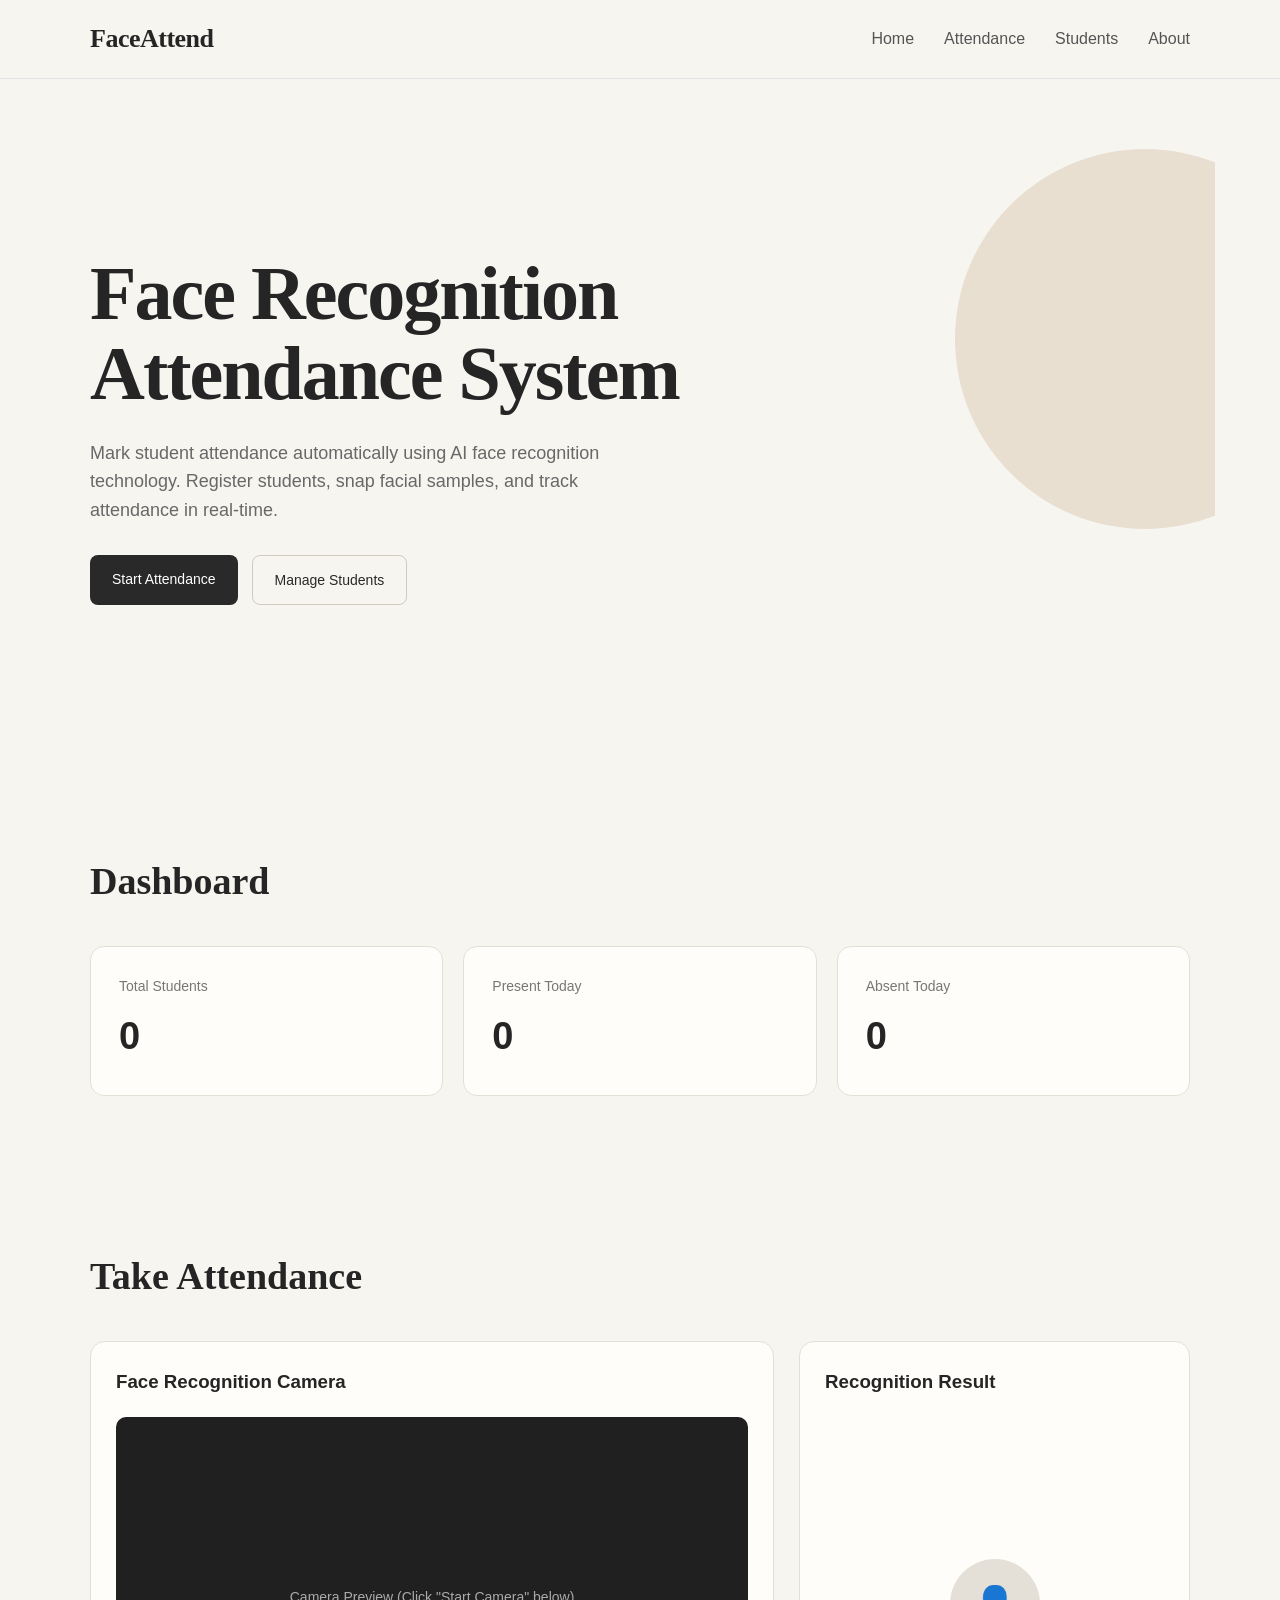
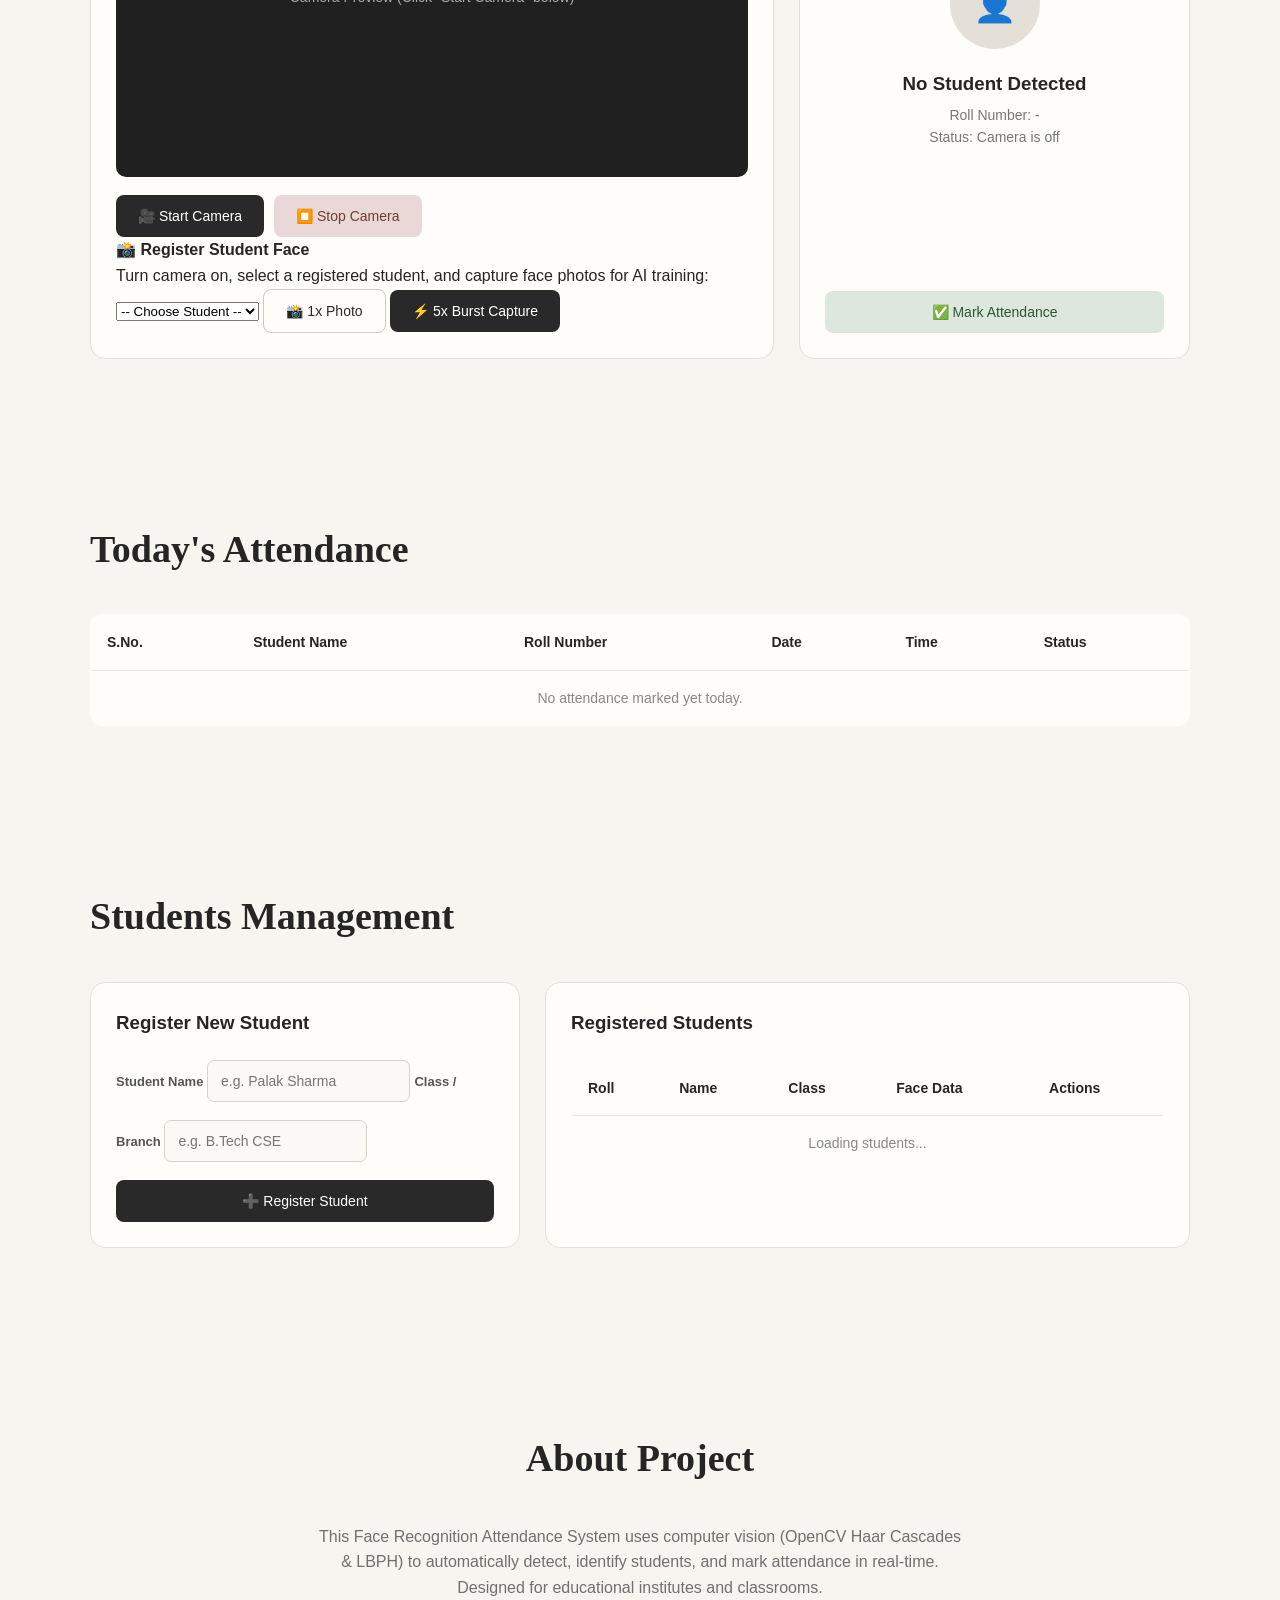
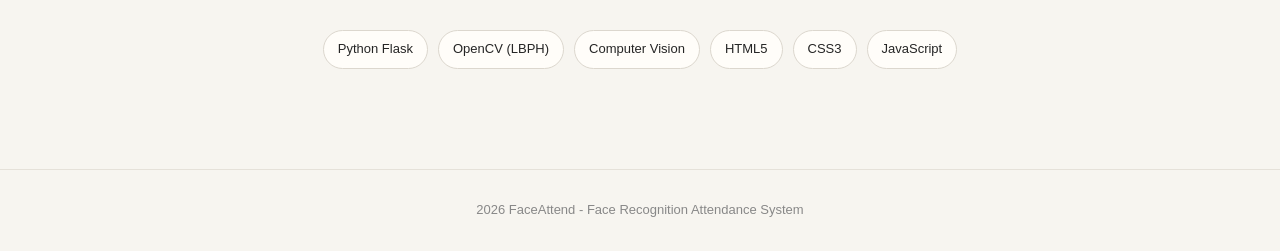
==== index.html @ 6439133e "Initial commit: Face Recognition Attendance System with OpenCV & Flask" ====
<!DOCTYPE html>
<html lang="en">
<head>
    <meta charset="UTF-8">
    <meta name="viewport" content="width=device-width, initial-scale=1.0">
    <title>Face Recognition Attendance System</title>
    <link rel="stylesheet" href="style.css">
</head>
<body>
    <!-- Toast notification container -->
    <div id="toastContainer" class="toast-container"></div>

    <!-- Navigation bar -->
    <header>
        <nav class="navbar">
            <div class="logo">
                FaceAttend
            </div>

            <ul class="nav-links">
                <li><a href="#home">Home</a></li>
                <li><a href="#attendence">Attendance</a></li>
                <li><a href="#students">Students</a></li>
                <li><a href="#about">About</a></li>
            </ul>
        </nav>
    </header>

    <!-- Home section -->
    <section id="home" class="hero">
        <div class="hero-content">
            <h1>Face Recognition<br>Attendance System</h1>  
            
            <p>
              Mark student attendance automatically using AI face recognition technology. Register students, snap facial samples, and track attendance in real-time.
            </p>

            <div class="hero-buttons">
                <a href="#attendence" class="btn primary-btn">
                    Start Attendance
                </a>

                <a href="#students" class="btn secondary-btn">
                    Manage Students
                </a>
            </div>
        </div>
    </section>

    <!-- Dashboard section -->
     <section class="dashboard">
        <h2>Dashboard</h2>

        <div class="dashboard-container">
            <div class="card">
                <h3>Total Students</h3>
                <p id="totalstudents">0</p>
            </div>

            <div class="card">
                <h3>Present Today</h3>
                <p id="presentstudents">0</p>
            </div>

            <div class="card">
                <h3>Absent Today</h3>
                <p id="absentstudents">0</p>
            </div>
        </div>
     </section>
    
    <!-- Attendance section -->
    <section id="attendence" class="attendence-section">

        <h2>Take Attendance</h2>

        <div class="attendence-container">

            <!-- Camera Box -->
            <div class="camera-box">
                <h3>Face Recognition Camera</h3>

                <div class="camera">
                    <video id="camera" autoplay playsinline muted></video>
                    <div class="camera-message">
                        Camera Preview (Click "Start Camera" below)
                    </div>
                </div>

                <div class="camera-buttons">
                    <button id="startcamera" class="btn primary-btn">
                        🎥 Start Camera
                    </button>
                    <button id="stopcamera" class="btn danger-btn">
                        ⏹️ Stop Camera
                    </button>
                </div>

                <!-- Face Capture Toolbar -->
                <div class="face-capture-card">
                    <h4>📸 Register Student Face</h4>
                    <p class="capture-hint">
                        Turn camera on, select a registered student, and capture face photos for AI training:
                    </p>
                    <div class="capture-row">
                        <select id="studentSelect" class="student-select">
                            <option value="">-- Choose Student --</option>
                        </select>
                        <button id="captureFaceBtn" class="btn secondary-btn" type="button">
                            📸 1x Photo
                        </button>
                        <button id="burstCaptureBtn" class="btn primary-btn" type="button" title="Captures 5 sample angles for better accuracy">
                            ⚡ 5x Burst Capture
                        </button>
                    </div>
                    <div id="captureProgress" class="capture-progress"></div>
                </div>
            </div>

            <!-- Recognition Result -->
            <div class="recognition-box">
                <h3>Recognition Result</h3>

                <div class="student-result">
                    <div class="profile-circle" id="profileIcon">
                       👤 
                    </div>

                    <h3 id="recognizedName">
                        No Student Detected
                    </h3>

                    <p id="recognizedRoll">
                        Roll Number: -
                    </p>

                    <p id="recognitionStatus" class="recognition-status-text">
                        Status: Camera is off
                    </p>
                </div>

                <button id="markAttandence" class="btn success-btn">
                    ✅ Mark Attendance
                </button>
            </div>

        </div>

    </section>

    <!-- Attendance Table -->
    <section class="attendence-records">

        <h2>Today's Attendance</h2>

        <div class="table-container">
            <table>
                <thead>
                    <tr>
                       <th>S.No.</th>
                       <th>Student Name</th>
                       <th>Roll Number</th>
                       <th>Date</th>
                       <th>Time</th>
                       <th>Status</th>
                    </tr>
                </thead>

                <tbody id="attendenceTable">
                    <tr>
                        <td colspan="6" style="text-align: center; color: #888;">
                            No attendance marked yet today.
                        </td>
                    </tr>
                </tbody>
            </table>
        </div>
    </section>

    <!-- Student Section -->
    <section id="students" class="student-section">
        <h2>Students Management</h2>
        
        <div class="student-container">

            <!-- Register Student -->
            <div class="register-card">
                <h3>Register New Student</h3>

                <form id="studentForm">
                    <label for="studentName">
                        Student Name
                    </label>
                    <input
                        type="text"
                        id="studentName"
                        name="studentName"
                        placeholder="e.g. Palak Sharma"
                        required
                    >

                    <label for="studentClass">
                        Class / Branch
                    </label>
                    <input
                        type="text"
                        id="studentClass"
                        name="studentClass"
                        placeholder="e.g. B.Tech CSE"
                        required
                    >

                    <button 
                        type="submit"
                        class="btn primary-btn"
                        style="width: 100%;">
                        ➕ Register Student
                    </button>
                </form>
            </div>

            <!-- Student List -->
            <div class="student-list">
                <h3>Registered Students</h3>

                <table>
                    <thead>
                        <tr>
                            <th>Roll</th>
                            <th>Name</th>
                            <th>Class</th>
                            <th>Face Data</th>
                            <th>Actions</th>
                        </tr>
                    </thead>

                    <tbody id="studentTable">
                        <tr>
                            <td colspan="5" style="text-align:center; color:#888;">
                                Loading students...
                            </td>
                        </tr>
                    </tbody>
                </table>
            </div>

        </div>
    </section>

    <!-- About Section -->
    <section id="about" class="about-section">
        <h2>About Project</h2>

        <p>
            This Face Recognition Attendance System uses computer vision (OpenCV Haar Cascades & LBPH) 
            to automatically detect, identify students, and mark attendance in real-time.
            Designed for educational institutes and classrooms.
        </p>

        <div class="technology-list">
            <span>Python Flask</span>
            <span>OpenCV (LBPH)</span>
            <span>Computer Vision</span>
            <span>HTML5</span>
            <span>CSS3</span>
            <span>JavaScript</span>
        </div>
    </section>

    <!-- Footer -->
    <footer>
        <p> 
            2026 FaceAttend - Face Recognition Attendance System
        </p>
    </footer>

    <!-- JavaScript files -->
    <script src="script.js"></script>
</body>
</html>
---- style.css ----
* {
    margin: 0;
    padding: 0;
    box-sizing: border-box;
}

html {
    scroll-behavior: smooth;
}

body {
    font-family: "DM Sans", sans-serif;
    background: #f7f5f0;
    color: #252525;
    line-height: 1.6;
}

/* Navbar */

header {
    position: sticky;
    top: 0;
    z-index: 1000;
    background: rgba(247, 245, 240, 0.92);
    backdrop-filter: blur(12px);
    border-bottom: 1px solid #e5e1e9;
}

.navbar {
    max-width: 1150px;
    margin: auto;
    padding: 18px 25px;
    display: flex;
    align-items: center;
    justify-content: space-between;
}

.logo {
    font-family: "playfair display", serif; 
    font-size: 26px;
    font-weight: 700;
    letter-spacing: -0.5px;
}

.nav-links {
    display: flex;
    gap: 30px;
    list-style: none;
}

.nav-links a {
    text-decoration: none;
    color: #555;
    font-size: 16px;
    font-weight: 500;
    transition: color 0.25s ease;
}

.nav-links a:hover {
    color: #111;
}

.hero {
    min-height: 78vh;
    max-width: 1150px;
    margin: auto;
    padding: 100px 25px;
    display: flex;
    align-items: center;
    position: relative;
    overflow: hidden;
}

.hero::before {
    content: "";
    position: absolute;
    width: 380px;
    height: 380px;
    border-radius: 50%;
    background: #e8dfd0;
    right: -120px;
    top: 70px;
    z-index: -1;
    animation: floatCircle 6s ease-in-out infinite;
}

.hero-content {
    max-width: 700px;
    animation: heroEnter 0.9s ease forwards;
}

.hero h1 {
    font-family: "playfair display", serif;
    font-size: clamp(45px, 6vw, 76px);
    line-height: 1.05;
    letter-spacing: -2px;
    margin-bottom: 25px;
}

.hero p {
    max-width: 560px;
    color: #686868;
    font-size: 18px;
    margin-bottom: 30px;
}

.hero-buttons {
    display: flex;
    gap: 14px;
    flex-wrap: wrap;
}

/* BUTTONS */

.btn {
    border: none;
    padding: 13px 22px;
    border-radius: 8px;
    font-family: inherit;
    font-size: 14px;
    font-weight: 500;
    cursor: pointer;
    text-decoration: none;
    display: inline-block;
    transition:
        transform 0.25s ease,
        box-shadow 0.25s ease,
        background 0.25s ease,
}

.btn:hover {
    transform: translateY(-3px);
} 

.btn:active {
    transform: translateY(0px);
}

.primary-btn {
    background: #292929;
    color: white;
}


.primary-btn:hover {
    background: #111;
    box-shadow: 0 8px 20px rgba(0, 0, 0, 0.15);
}

.secondary-btn {
    background: transparent;
    color: #292929;
    border: 1px solid #cfc9be;
}

.secondary-btn:hover {
    background: #ebe7df;

}

.danger-btn {
    background: #e9d8d5;
    color: #713d38;
}


.success-btn {
    background: #dce8dd;
    color: #315437;
}

/* DASHBOARD */

.dashboard {
    max-width: 1150px;
    margin: auto;
    padding: 70px 25px;
}

.dashboard h2,
.attendence-section h2,
.attendence-records h2, 
.student-section h2,
.about-section h2 {
    
    font-family: "playfair display", serif;
    font-size: 38px;
    margin-bottom: 35px;
}

.dashboard-container {
    display: grid;
    grid-template-columns: repeat(3, 1fr);
    gap: 20px;
}

.card {
    background: #fffdf9;
    border: 1px solid #e5e0d7;
    border-radius: 14px;
    padding: 28px;

    transition: 
        transform 0.3s ease,
        box-shadow 0.3s ease;
}

.card:hover {
    transform: translateY(-6px);
    box-shadow: 0 14px 35px rgba(44, 40,30, 0.08);
}


.card h3 {
    color: #777;
    font-size: 14px;
    font-weight: 500;
    margin-bottom: 8px;
}

.card p {
    font-size: 38px;
    font-weight: 700;
}


/* ATTENDENCE */

.attendence-section {
    max-width: 1150px;
    margin: auto;
    padding: 80px 25px;
}

.attendence-container {
    display: grid;
    grid-template-columns: 1.4fr 0.8fr;
    gap: 25px;
}

.camera-box,
.recognition-box {
    background: #fffdf9;
    border: 1px solid #e5e0d7;
    border-radius: 15px;
    padding: 25px;

}

.camera-box h3,
.recognition-box h3 {
    margin-bottom: 20px;
}


/* CAMERA */

.camera {
    height: 360px;
    background: #202020;
    border-radius: 10px;
    overflow: hidden;
    position: relative;
    display: flex;
    align-items: center;
    justify-content: center;
}

.camera video {
    width: 100%;
    height: 100%;
    object-fit: cover;
}

.camera-message {
    position: absolute;
    color: #aaa;
    font-size: 14px;
}


.camera-buttons {
    display: flex;
    gap: 10px;
    margin-top: 18px;
}


/* RECOGNITION */

.recognition-box {
    display: flex;
    flex-direction: column;
}

.student-result {
    flex: 1;
    display: flex;
    flex-direction: column;
    align-items: center;
    justify-content: center;
    text-align: center;
}


.profile-circle {
    width: 90px;
    height: 90px;
    border-radius: 50%;
    background: #e5e0d7;
    display: flex;
    align-items: center;
    justify-content: center;
    font-size: 35px;
    margin-bottom: 20px;
    animation: softpulse 3s infinite;
}


.student-result h3 {
    margin-bottom: 5px;

}

.student-result p {
    color: #777;
    font-size: 14px;
}


/* ATTENDENCE TABLE */

.attendence-records {
    max-width: 1150px;
    margin: auto;
    padding: 80px 25px;

}

.table-container {
    overflow-x: auto;
}


table {
    
    width: 100%;
    border-collapse: collapse;
    background: #fffdf9;
    border: 1px solid #e5e0d7;
    border-radius: 12px;
    overflow: hidden;
}


th,
td {
    padding: 16px;;
    text-align: left;
    font-size: 14px;
    border-bottom: 1px solid #ece8e0;
}

th {
    transition: background 0.2s ease;
}

tbody tr:hover {
    background: #f5f2eb;
}

.present {
    display: inline-block;
    padding: 5px 10px;
    background: #dce8dd;
    color: #315437;
    border-radius: 20px;
    font-size: 12px;
    font-weight: 600;
}


/* students */

.student-section {
    max-width: 1150px;
    margin: auto;
    padding: 80px 25px;
}

.student-container {
    display: grid;
    grid-template-columns: 0.8fr 1.2fr;
    gap: 25px;
}


.register-card,
.student-list {
    background: #fffdf9;
    border: 1px solid #e5e0d7;
    border-radius: 15px;
    padding: 25px;
}


.register-card h3,
.student-list h3 {
    margin-bottom: 22px;
}


label {
    font-size: 13px;
    font-weight: 600;
    margin-bottom: 7px;
    color: #555;
}


input { 
    padding: 12px 13px; 
    border: 1px solid #d8d3ca; 
    border-radius: 7px; 
    background: #faf9f6; 
    font-family: inherit; 
    font-size: 14px; 
    outline: none; 
    margin-bottom: 18px; 
    transition: 
        border 0.2s ease, 
        box-shadow 0.2s ease; 
} 



input:focus { 
    border-color: #777; 
    box-shadow: 0 0 0 3px rgba(80, 80, 80, 0.08); 
}


/*  ABOUT */ 


.about-section { 
    max-width: 900px; 
    margin: auto; 
    padding: 100px 25px; 
    text-align: center; 
} 


.about-section p { 
    color: #707070; 
    max-width: 650px; 
    margin: auto; 
} 



.technology-list { 
    margin-top: 30px;
     display: flex; 
    justify-content: center; 
    flex-wrap: wrap; 
    gap: 10px; 
}


.technology-list span {
    padding: 8px 14px;
    border: 1px solid #dcd7ce;
    border-radius: 20px;
    background: #fffdf9;
    font-size: 13px;
}



/* FOOTER  */ 


footer { 
    border-top: 1px solid #e5e1d9; 
    text-align: center; 
    padding: 30px 20px; 
    color: #888; 
    font-size: 13px;
}



/*  ANIMATIONS  */ 


@keyframes heroEnter { 
    from { 
        opacity: 0; 
        transform: translateY(25px); 
    } 
    
    to { 
        opacity: 1;
         transform: translateY(0); 
        } 
} 


@keyframes floatCircle { 
    0%, 
    100% { 
        transform: translateY(0); 
    } 
    
    50% { 
        transform: translateY(-25px); 
    } 
}


@keyframes softpulse { 
    0%, 
    100% { 
        transform: scale(1); 
    } 
    
    50% { 
        transform: scale(1.05); 
    } 
}

/* RESPONSIVE */



@media (max-width: 850px) {
    .nav-links {
        gap: 15px;
    }

    .dashboard-container {
        grid-template-columns: 1fr;
    }

    .attendence-container {
        grid-template-columns: 1fr;
    }

    .hero {
        min-height: 65vh;
        padding: 70px;
    }
}


@media (max-width: 600px) {

    .navbar {
        flex-direction: column;
        gap: 15px;
    }

    .nav-links {
        flex-wrap: wrap;
        justify-content: center;
    }

    .hero h1 {
        font-size: 45px;
    }

    .hero p {
        font-size: 16px;
    }

    .camera {
        height: 260px;
    }

/* Face Capture Toolbar */
.face-capture-card {
    margin-top: 20px;
    padding: 16px;
    background: #f4efe6;
    border: 1px solid #dfd8cb;
    border-radius: 10px;
}

.face-capture-card h4 {
    font-size: 15px;
    margin-bottom: 5px;
    color: #333;
}

.capture-hint {
    font-size: 12px;
    color: #666;
    margin-bottom: 12px;
}

.capture-row {
    display: flex;
    gap: 8px;
    flex-wrap: wrap;
    align-items: center;
}

.student-select {
    flex: 1;
    min-width: 160px;
    padding: 10px 12px;
    border: 1px solid #d8d3ca;
    border-radius: 7px;
    background: #fff;
    font-family: inherit;
    font-size: 14px;
    outline: none;
}

.capture-progress {
    margin-top: 10px;
    font-size: 13px;
    font-weight: 500;
}

/* Badges */
.badge {
    display: inline-block;
    padding: 4px 10px;
    border-radius: 20px;
    font-size: 12px;
    font-weight: 600;
}

.badge-success {
    background: #dce8dd;
    color: #2b5632;
}

.badge-danger {
    background: #f5dcd8;
    color: #8c3127;
}

.badge-warning {
    background: #fdf2d2;
    color: #856404;
}

/* Compact Buttons */
.btn-sm {
    padding: 6px 12px;
    font-size: 12px;
    border-radius: 6px;
}

.btn-icon {
    padding: 6px 10px;
    font-size: 14px;
}

/* Toast Notification */
.toast-container {
    position: fixed;
    top: 25px;
    right: 25px;
    z-index: 9999;
    display: flex;
    flex-direction: column;
    gap: 10px;
    pointer-events: none;
}

.toast {
    pointer-events: auto;
    min-width: 280px;
    max-width: 380px;
    padding: 14px 18px;
    border-radius: 10px;
    font-size: 14px;
    font-weight: 500;
    box-shadow: 0 10px 25px rgba(0, 0, 0, 0.15);
    display: flex;
    align-items: center;
    justify-content: space-between;
    animation: slideInToast 0.3s ease;
    transition: opacity 0.3s ease, transform 0.3s ease;
}

.toast-success {
    background: #2b5632;
    color: #fff;
}

.toast-error {
    background: #a93226;
    color: #fff;
}

.toast-info {
    background: #283747;
    color: #fff;
}

@keyframes slideInToast {
    from {
        opacity: 0;
        transform: translateX(40px);
    }
    to {
        opacity: 1;
        transform: translateX(0);
    }
}
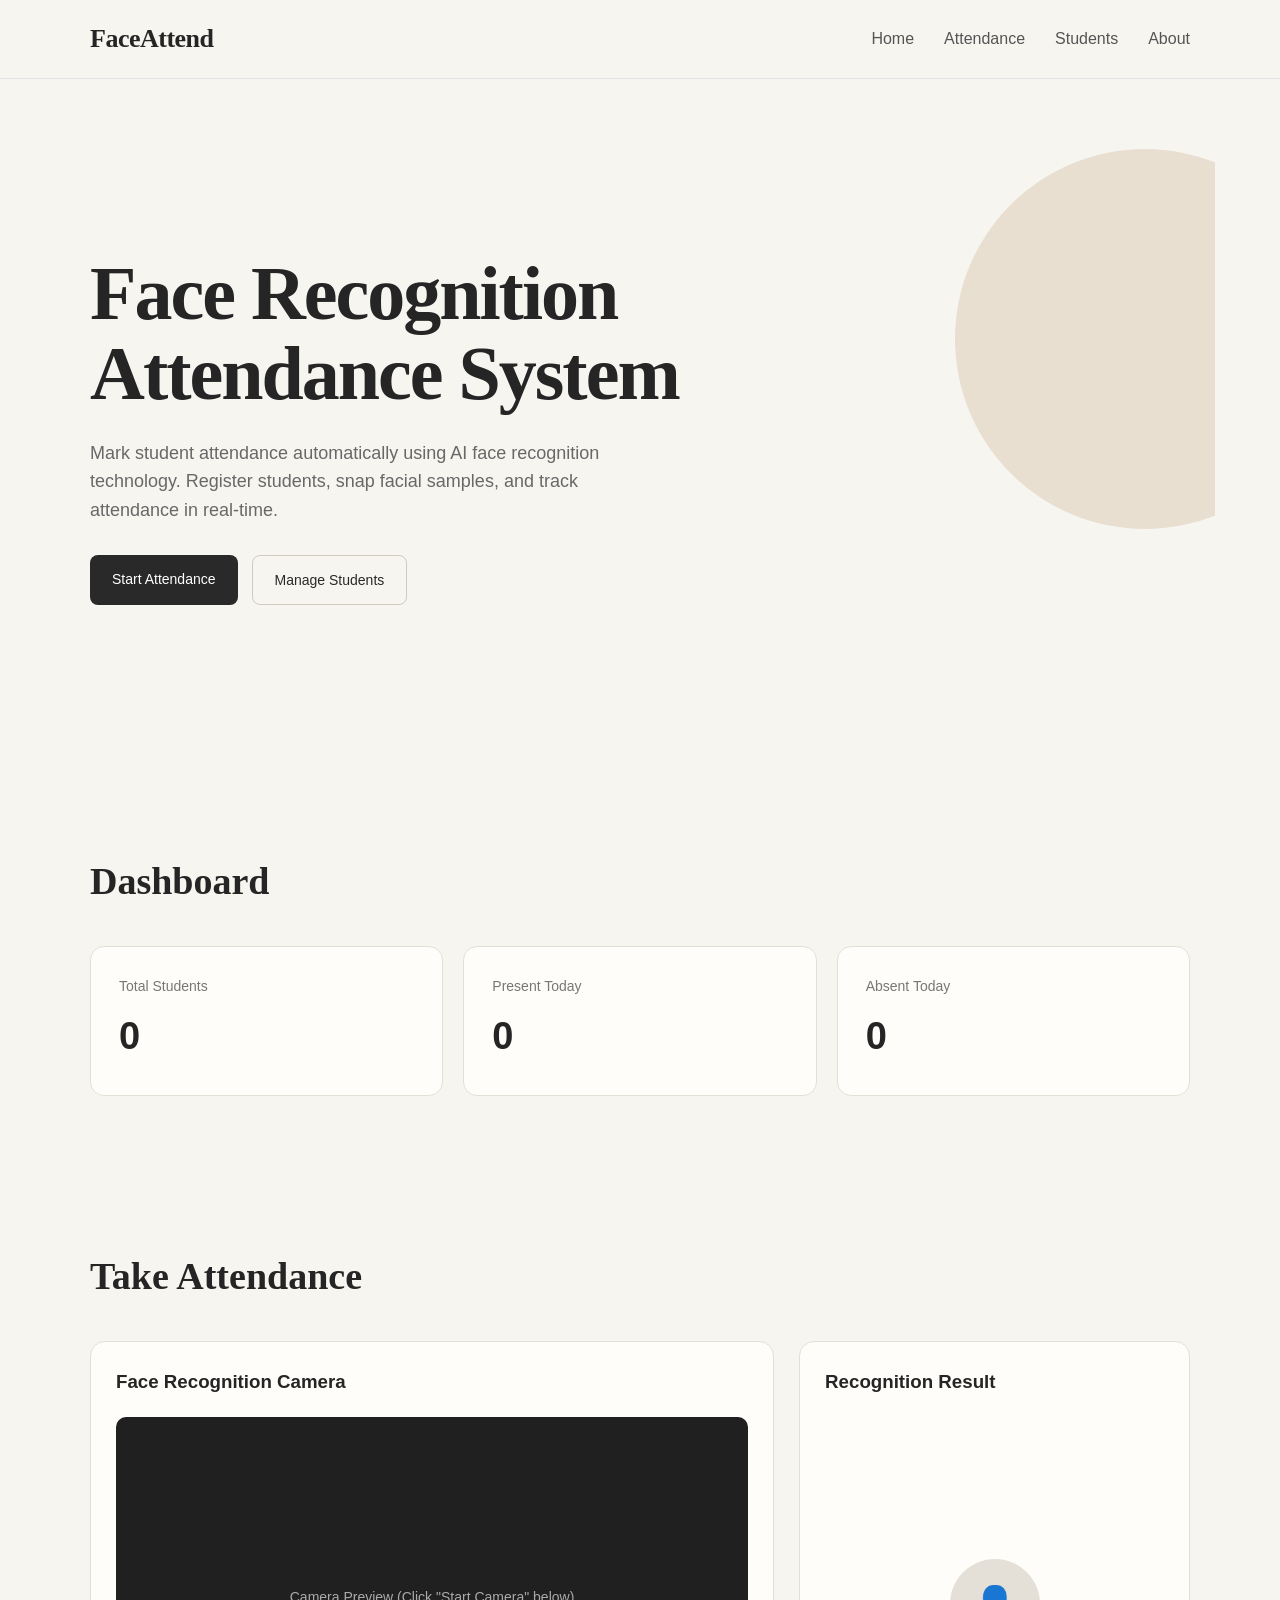
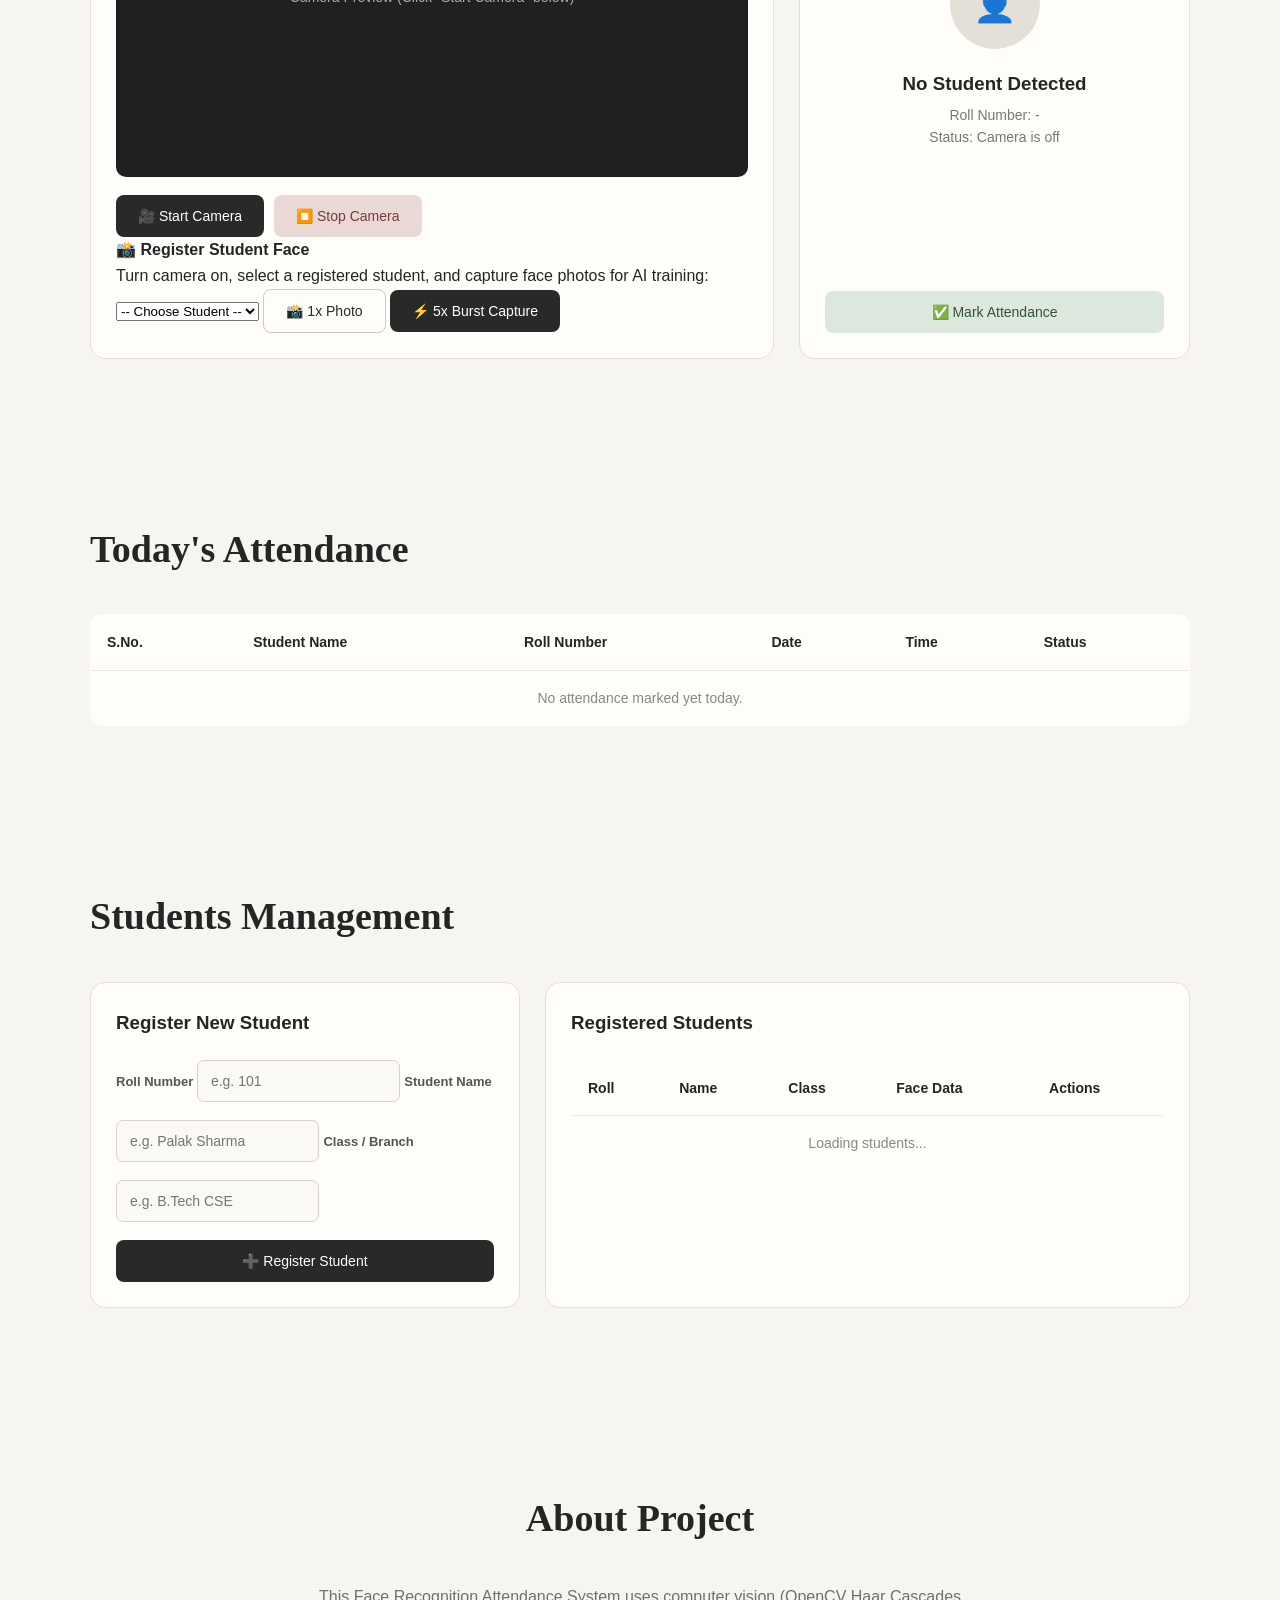
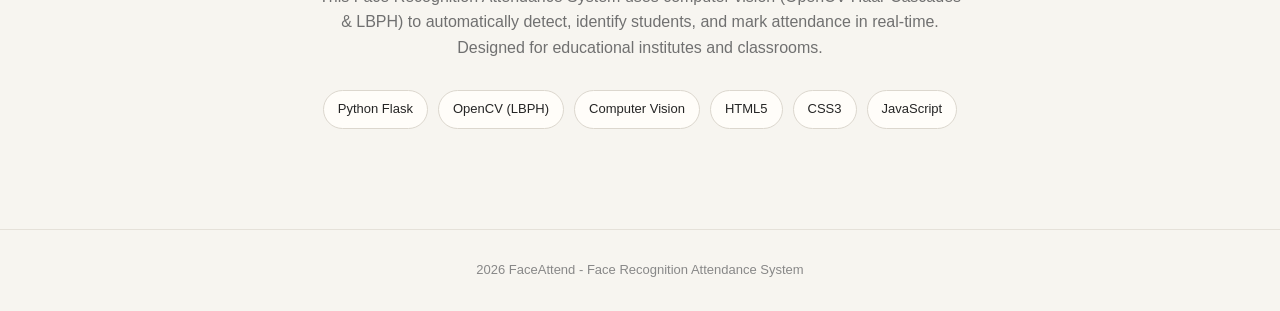
==== commit 8a047100: "Add roll number input field to student registration with duplicate validation" ====
--- a/index.html
+++ b/index.html
@@ -188,6 +188,18 @@
                 <h3>Register New Student</h3>
 
                 <form id="studentForm">
+                    <label for="studentRoll">
+                        Roll Number
+                    </label>
+                    <input
+                        type="number"
+                        id="studentRoll"
+                        name="studentRoll"
+                        placeholder="e.g. 101"
+                        min="1"
+                        required
+                    >
+
                     <label for="studentName">
                         Student Name
                     </label>
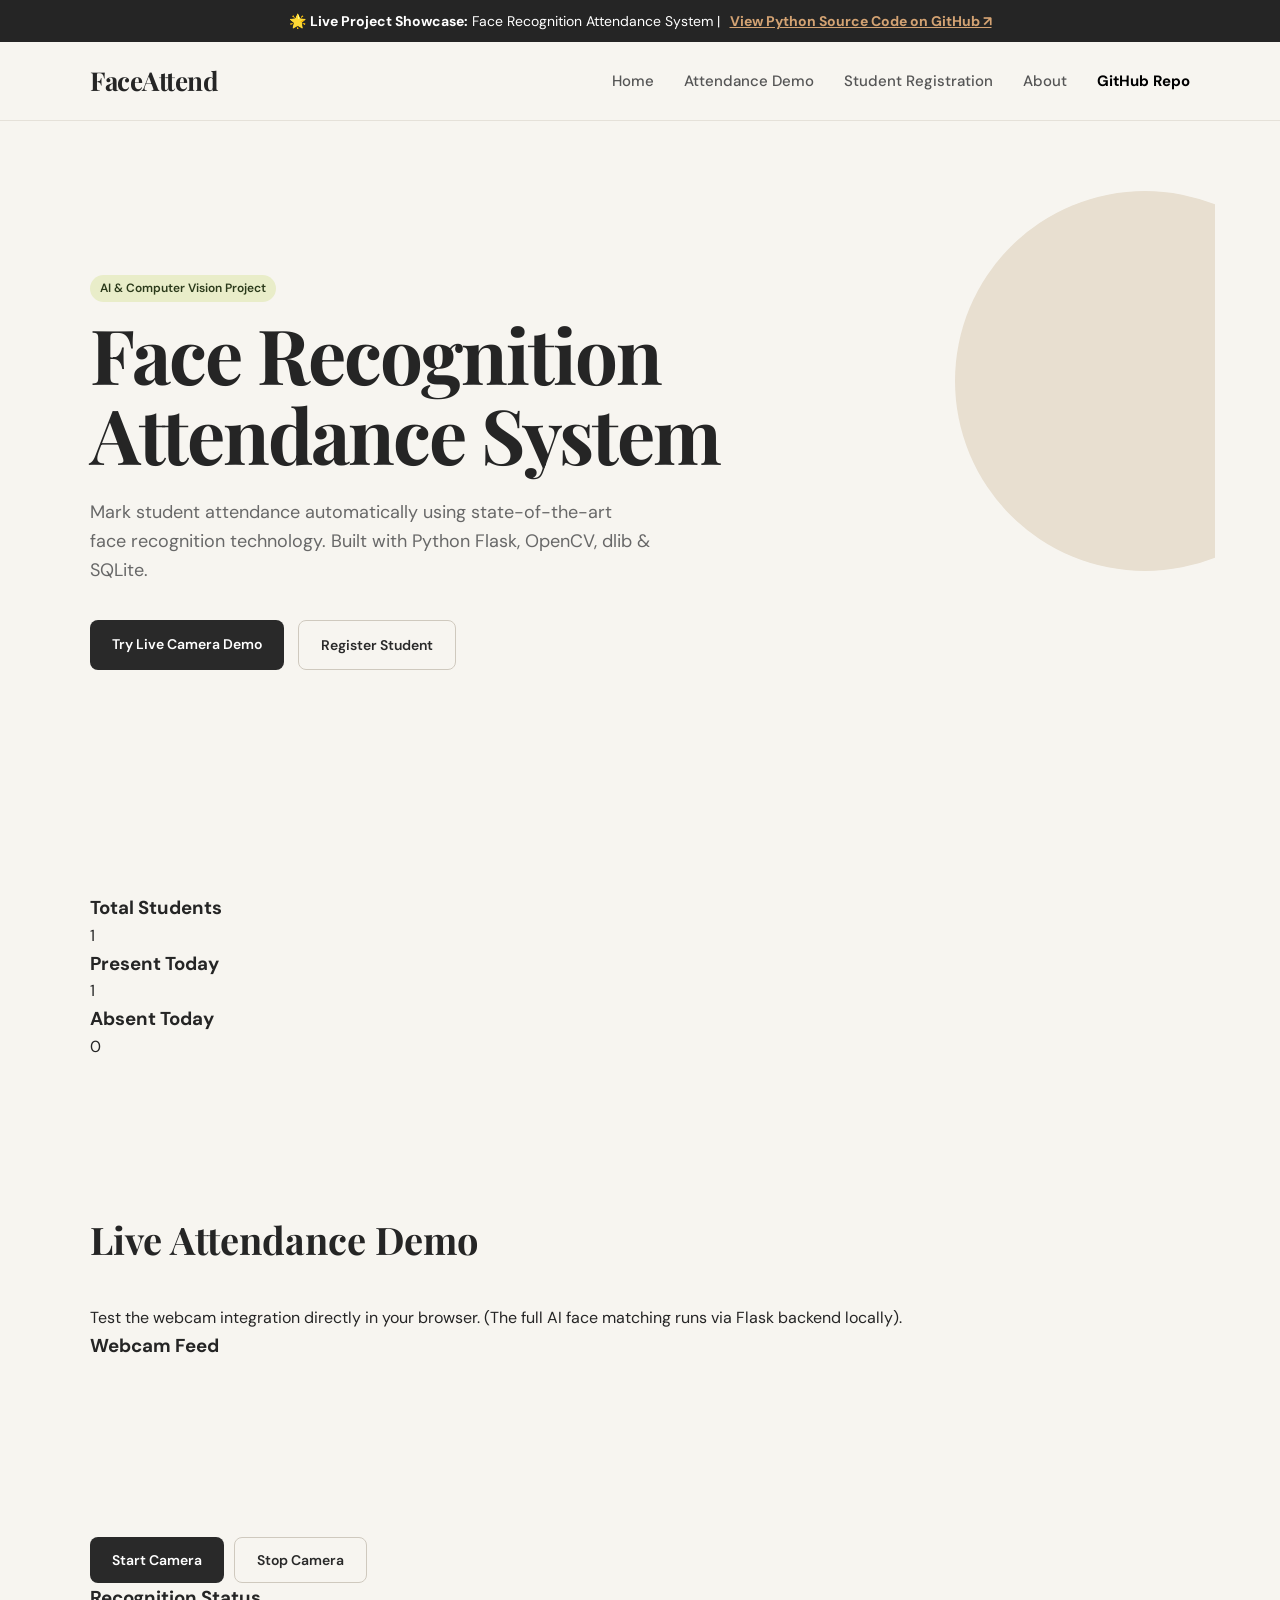
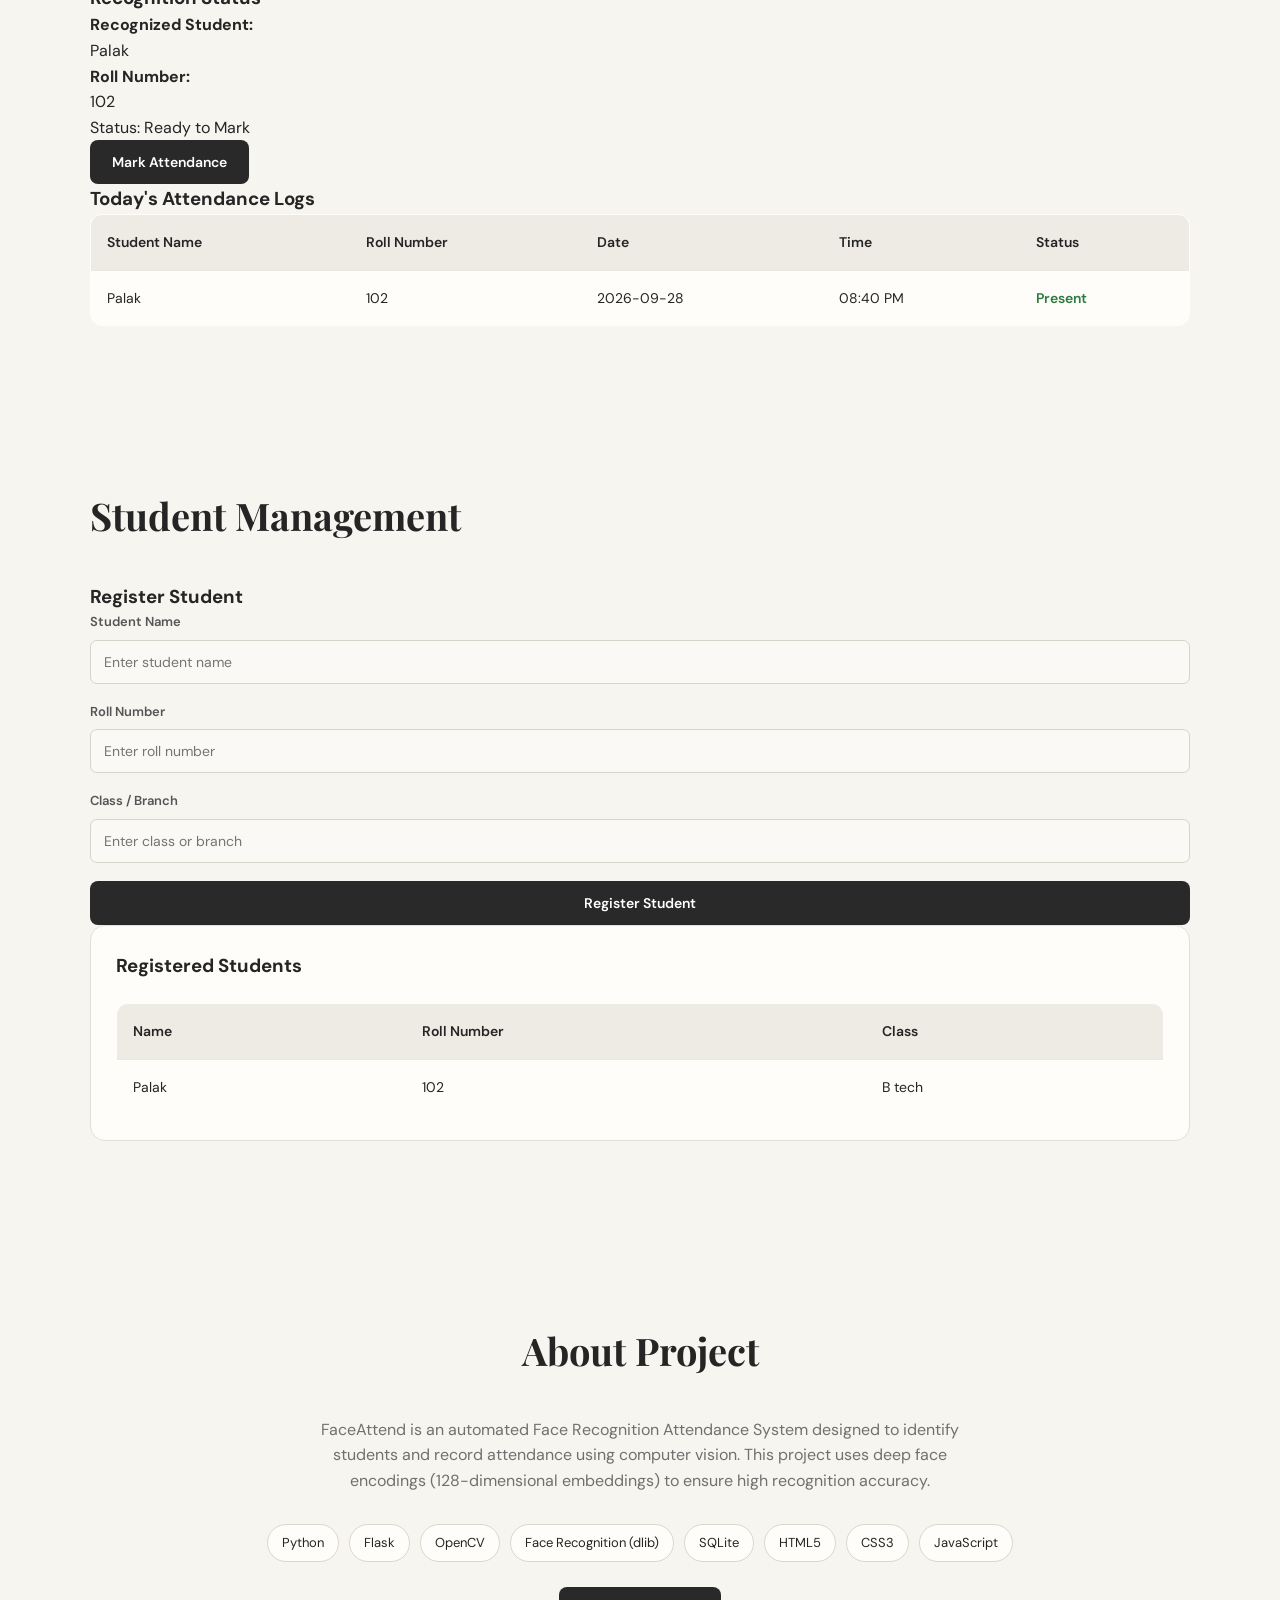
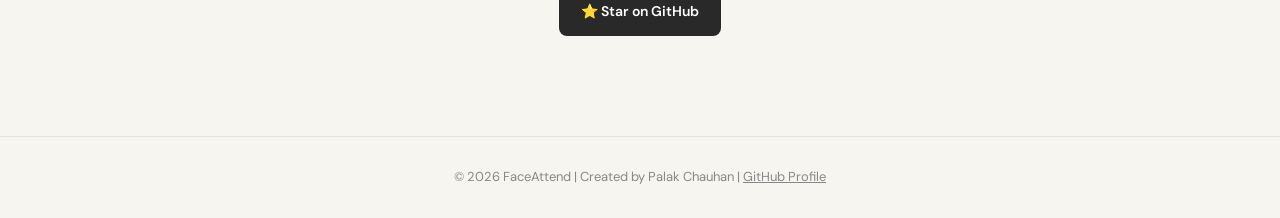
==== commit d8bfb292: "Add professional README and GitHub Pages interactive live demo" ====
--- a/index.html
+++ b/index.html
@@ -3,290 +3,302 @@
 <head>
     <meta charset="UTF-8">
     <meta name="viewport" content="width=device-width, initial-scale=1.0">
-    <title>Face Recognition Attendance System</title>
-    <link rel="stylesheet" href="style.css">
+    <title>Face Recognition Attendance System - Live Showcase</title>
+    <link rel="stylesheet" href="static/style.css">
+    <link rel="preconnect" href="https://fonts.googleapis.com">
+    <link rel="preconnect" href="https://fonts.gstatic.com" crossorigin>
+    <link href="https://fonts.googleapis.com/css2?family=DM+Sans:wght@400;500;700&family=Playfair+Display:wght@700&display=swap" rel="stylesheet">
+    <style>
+        .banner {
+            background: #252525;
+            color: #fff;
+            padding: 10px 20px;
+            text-align: center;
+            font-size: 14px;
+        }
+        .banner a {
+            color: #d4a373;
+            font-weight: 700;
+            text-decoration: underline;
+            margin-left: 6px;
+        }
+        .demo-tag {
+            display: inline-block;
+            background: #e9edc9;
+            color: #2b3a1a;
+            padding: 4px 10px;
+            border-radius: 20px;
+            font-size: 12px;
+            font-weight: 600;
+            margin-bottom: 12px;
+        }
+    </style>
 </head>
+
 <body>
-    <!-- Toast notification container -->
-    <div id="toastContainer" class="toast-container"></div>
-
-    <!-- Navigation bar -->
+
+    <div class="banner">
+        🌟 <strong>Live Project Showcase:</strong> Face Recognition Attendance System | 
+        <a href="https://github.com/palakchauhan1/facerecognition.github.io" target="_blank">View Python Source Code on GitHub ↗</a>
+    </div>
+
+    <!-- Navigation Bar -->
     <header>
         <nav class="navbar">
             <div class="logo">
                 FaceAttend
             </div>
-
             <ul class="nav-links">
                 <li><a href="#home">Home</a></li>
-                <li><a href="#attendence">Attendance</a></li>
-                <li><a href="#students">Students</a></li>
+                <li><a href="#attendance">Attendance Demo</a></li>
+                <li><a href="#students">Student Registration</a></li>
                 <li><a href="#about">About</a></li>
+                <li><a href="https://github.com/palakchauhan1/facerecognition.github.io" target="_blank" style="color: #000; font-weight: 700;">GitHub Repo</a></li>
             </ul>
         </nav>
     </header>
 
-    <!-- Home section -->
+    <!-- Home Section -->
     <section id="home" class="hero">
         <div class="hero-content">
-            <h1>Face Recognition<br>Attendance System</h1>  
-            
+            <span class="demo-tag">AI &amp; Computer Vision Project</span>
+            <h1>Face Recognition<br>Attendance System</h1>
             <p>
-              Mark student attendance automatically using AI face recognition technology. Register students, snap facial samples, and track attendance in real-time.
+                Mark student attendance automatically using state-of-the-art face recognition technology.
+                Built with Python Flask, OpenCV, dlib &amp; SQLite.
             </p>
-
             <div class="hero-buttons">
-                <a href="#attendence" class="btn primary-btn">
-                    Start Attendance
+                <a href="#attendance" class="btn primary-btn">
+                    Try Live Camera Demo
                 </a>
-
                 <a href="#students" class="btn secondary-btn">
-                    Manage Students
+                    Register Student
                 </a>
             </div>
         </div>
     </section>
 
-    <!-- Dashboard section -->
-     <section class="dashboard">
-        <h2>Dashboard</h2>
-
-        <div class="dashboard-container">
-            <div class="card">
+    <!-- Dashboard -->
+    <section class="dashboard">
+        <div class="dashboard-grid">
+            <div class="dash-card">
                 <h3>Total Students</h3>
-                <p id="totalstudents">0</p>
-            </div>
-
-            <div class="card">
+                <p id="totalStudents">1</p>
+            </div>
+            <div class="dash-card">
                 <h3>Present Today</h3>
-                <p id="presentstudents">0</p>
-            </div>
-
-            <div class="card">
+                <p id="presentStudents">1</p>
+            </div>
+            <div class="dash-card">
                 <h3>Absent Today</h3>
-                <p id="absentstudents">0</p>
-            </div>
-        </div>
-     </section>
-    
-    <!-- Attendance section -->
-    <section id="attendence" class="attendence-section">
-
-        <h2>Take Attendance</h2>
-
-        <div class="attendence-container">
-
-            <!-- Camera Box -->
-            <div class="camera-box">
-                <h3>Face Recognition Camera</h3>
-
-                <div class="camera">
-                    <video id="camera" autoplay playsinline muted></video>
-                    <div class="camera-message">
-                        Camera Preview (Click "Start Camera" below)
-                    </div>
+                <p id="absentStudents">0</p>
+            </div>
+        </div>
+    </section>
+
+    <!-- Attendance Section -->
+    <section id="attendance" class="attendance-section">
+        <h2>Live Attendance Demo</h2>
+        <p class="section-desc">
+            Test the webcam integration directly in your browser. (The full AI face matching runs via Flask backend locally).
+        </p>
+
+        <div class="attendance-grid">
+            <!-- Camera Card -->
+            <div class="camera-card">
+                <h3>Webcam Feed</h3>
+                <div class="camera-wrapper">
+                    <video id="camera" autoplay playsinline></video>
                 </div>
-
                 <div class="camera-buttons">
-                    <button id="startcamera" class="btn primary-btn">
-                        🎥 Start Camera
+                    <button id="startCamera" class="btn primary-btn">
+                        Start Camera
                     </button>
-                    <button id="stopcamera" class="btn danger-btn">
-                        ⏹️ Stop Camera
+                    <button id="stopCamera" class="btn secondary-btn">
+                        Stop Camera
                     </button>
                 </div>
-
-                <!-- Face Capture Toolbar -->
-                <div class="face-capture-card">
-                    <h4>📸 Register Student Face</h4>
-                    <p class="capture-hint">
-                        Turn camera on, select a registered student, and capture face photos for AI training:
-                    </p>
-                    <div class="capture-row">
-                        <select id="studentSelect" class="student-select">
-                            <option value="">-- Choose Student --</option>
-                        </select>
-                        <button id="captureFaceBtn" class="btn secondary-btn" type="button">
-                            📸 1x Photo
-                        </button>
-                        <button id="burstCaptureBtn" class="btn primary-btn" type="button" title="Captures 5 sample angles for better accuracy">
-                            ⚡ 5x Burst Capture
-                        </button>
-                    </div>
-                    <div id="captureProgress" class="capture-progress"></div>
+            </div>
+
+            <!-- Recognition Card -->
+            <div class="recognition-card">
+                <h3>Recognition Status</h3>
+                <div class="recognition-details">
+                    <p><strong>Recognized Student:</strong></p>
+                    <p id="recognizedName" class="highlight-text">Palak</p>
+                    <p><strong>Roll Number:</strong></p>
+                    <p id="recognizedRoll">102</p>
+                    <p id="recognitionStatus" class="status-text">Status: Ready to Mark</p>
                 </div>
-            </div>
-
-            <!-- Recognition Result -->
-            <div class="recognition-box">
-                <h3>Recognition Result</h3>
-
-                <div class="student-result">
-                    <div class="profile-circle" id="profileIcon">
-                       👤 
-                    </div>
-
-                    <h3 id="recognizedName">
-                        No Student Detected
-                    </h3>
-
-                    <p id="recognizedRoll">
-                        Roll Number: -
-                    </p>
-
-                    <p id="recognitionStatus" class="recognition-status-text">
-                        Status: Camera is off
-                    </p>
-                </div>
-
-                <button id="markAttandence" class="btn success-btn">
-                    ✅ Mark Attendance
+                <button id="markAttendance" class="btn primary-btn full-btn">
+                    Mark Attendance
                 </button>
             </div>
-
-        </div>
-
-    </section>
-
-    <!-- Attendance Table -->
-    <section class="attendence-records">
-
-        <h2>Today's Attendance</h2>
-
-        <div class="table-container">
+        </div>
+
+        <!-- Attendance Records -->
+        <div class="records-container">
+            <h3>Today's Attendance Logs</h3>
             <table>
                 <thead>
                     <tr>
-                       <th>S.No.</th>
-                       <th>Student Name</th>
-                       <th>Roll Number</th>
-                       <th>Date</th>
-                       <th>Time</th>
-                       <th>Status</th>
+                        <th>Student Name</th>
+                        <th>Roll Number</th>
+                        <th>Date</th>
+                        <th>Time</th>
+                        <th>Status</th>
                     </tr>
                 </thead>
-
-                <tbody id="attendenceTable">
+                <tbody id="attendanceTable">
                     <tr>
-                        <td colspan="6" style="text-align: center; color: #888;">
-                            No attendance marked yet today.
-                        </td>
+                        <td>Palak</td>
+                        <td>102</td>
+                        <td>2026-09-28</td>
+                        <td>08:40 PM</td>
+                        <td><span style="color: #2b7a3e; font-weight: 600;">Present</span></td>
                     </tr>
                 </tbody>
             </table>
         </div>
     </section>
 
-    <!-- Student Section -->
-    <section id="students" class="student-section">
-        <h2>Students Management</h2>
-        
-        <div class="student-container">
-
-            <!-- Register Student -->
-            <div class="register-card">
-                <h3>Register New Student</h3>
-
+    <!-- Student Registration Section -->
+    <section id="students" class="students-section">
+        <h2>Student Management</h2>
+        <div class="students-grid">
+            <div class="student-form-card">
+                <h3>Register Student</h3>
                 <form id="studentForm">
-                    <label for="studentRoll">
-                        Roll Number
-                    </label>
-                    <input
-                        type="number"
-                        id="studentRoll"
-                        name="studentRoll"
-                        placeholder="e.g. 101"
-                        min="1"
-                        required
-                    >
-
-                    <label for="studentName">
-                        Student Name
-                    </label>
-                    <input
-                        type="text"
-                        id="studentName"
-                        name="studentName"
-                        placeholder="e.g. Palak Sharma"
-                        required
-                    >
-
-                    <label for="studentClass">
-                        Class / Branch
-                    </label>
-                    <input
-                        type="text"
-                        id="studentClass"
-                        name="studentClass"
-                        placeholder="e.g. B.Tech CSE"
-                        required
-                    >
-
-                    <button 
-                        type="submit"
-                        class="btn primary-btn"
-                        style="width: 100%;">
-                        ➕ Register Student
+                    <label for="studentName">Student Name</label>
+                    <input type="text" id="studentName" placeholder="Enter student name" required>
+
+                    <label for="rollNumber">Roll Number</label>
+                    <input type="text" id="rollNumber" placeholder="Enter roll number" required>
+
+                    <label for="studentClass">Class / Branch</label>
+                    <input type="text" id="studentClass" placeholder="Enter class or branch" required>
+
+                    <button type="submit" class="btn primary-btn">
+                        Register Student
                     </button>
                 </form>
             </div>
 
-            <!-- Student List -->
             <div class="student-list">
                 <h3>Registered Students</h3>
-
                 <table>
                     <thead>
                         <tr>
-                            <th>Roll</th>
                             <th>Name</th>
+                            <th>Roll Number</th>
                             <th>Class</th>
-                            <th>Face Data</th>
-                            <th>Actions</th>
                         </tr>
                     </thead>
-
                     <tbody id="studentTable">
                         <tr>
-                            <td colspan="5" style="text-align:center; color:#888;">
-                                Loading students...
-                            </td>
+                            <td>Palak</td>
+                            <td>102</td>
+                            <td>B tech</td>
                         </tr>
                     </tbody>
                 </table>
             </div>
-
         </div>
     </section>
 
     <!-- About Section -->
     <section id="about" class="about-section">
         <h2>About Project</h2>
-
         <p>
-            This Face Recognition Attendance System uses computer vision (OpenCV Haar Cascades & LBPH) 
-            to automatically detect, identify students, and mark attendance in real-time.
-            Designed for educational institutes and classrooms.
+            FaceAttend is an automated Face Recognition Attendance System designed to identify students and record attendance using computer vision.
+            This project uses deep face encodings (128-dimensional embeddings) to ensure high recognition accuracy.
         </p>
-
         <div class="technology-list">
-            <span>Python Flask</span>
-            <span>OpenCV (LBPH)</span>
-            <span>Computer Vision</span>
+            <span>Python</span>
+            <span>Flask</span>
+            <span>OpenCV</span>
+            <span>Face Recognition (dlib)</span>
+            <span>SQLite</span>
             <span>HTML5</span>
             <span>CSS3</span>
             <span>JavaScript</span>
         </div>
+        <div style="margin-top: 25px;">
+            <a href="https://github.com/palakchauhan1/facerecognition.github.io" target="_blank" class="btn primary-btn">
+                ⭐ Star on GitHub
+            </a>
+        </div>
     </section>
 
     <!-- Footer -->
     <footer>
-        <p> 
-            2026 FaceAttend - Face Recognition Attendance System
+        <p>
+            © 2026 FaceAttend | Created by Palak Chauhan | <a href="https://github.com/palakchauhan1" target="_blank" style="color: inherit;">GitHub Profile</a>
         </p>
     </footer>
 
-    <!-- JavaScript files -->
-    <script src="script.js"></script>
+    <!-- Interactive JS for GitHub Pages Preview -->
+    <script>
+        const camera = document.getElementById("camera");
+        const startCameraBtn = document.getElementById("startCamera");
+        const stopCameraBtn = document.getElementById("stopCamera");
+        const markAttendanceBtn = document.getElementById("markAttendance");
+        const recognitionStatus = document.getElementById("recognitionStatus");
+        const attendanceTable = document.getElementById("attendanceTable");
+        const studentForm = document.getElementById("studentForm");
+        const studentTable = document.getElementById("studentTable");
+        let stream = null;
+
+        startCameraBtn.addEventListener("click", async () => {
+            try {
+                stream = await navigator.mediaDevices.getUserMedia({ video: true, audio: false });
+                camera.srcObject = stream;
+                recognitionStatus.textContent = "Status: Camera Active (Live Stream)";
+            } catch (err) {
+                alert("Please grant camera permissions to test webcam.");
+            }
+        });
+
+        stopCameraBtn.addEventListener("click", () => {
+            if (stream) {
+                stream.getTracks().forEach(t => t.stop());
+                stream = null;
+            }
+            camera.srcObject = null;
+            recognitionStatus.textContent = "Status: Camera Stopped";
+        });
+
+        markAttendanceBtn.addEventListener("click", () => {
+            const timeStr = new Date().toLocaleTimeString([], { hour: '2-digit', minute: '2-digit' });
+            const dateStr = new Date().toISOString().split('T')[0];
+            const row = document.createElement("tr");
+            row.innerHTML = `
+                <td>Palak</td>
+                <td>102</td>
+                <td>${dateStr}</td>
+                <td>${timeStr}</td>
+                <td><span style="color: #2b7a3e; font-weight: 600;">Present</span></td>
+            `;
+            attendanceTable.prepend(row);
+            alert("Attendance marked successfully for Palak (Roll #102)!");
+        });
+
+        studentForm.addEventListener("submit", (e) => {
+            e.preventDefault();
+            const name = document.getElementById("studentName").value.trim();
+            const roll = document.getElementById("rollNumber").value.trim();
+            const sClass = document.getElementById("studentClass").value.trim();
+
+            const row = document.createElement("tr");
+            row.innerHTML = `<td>${name}</td><td>${roll}</td><td>${sClass}</td>`;
+            studentTable.appendChild(row);
+
+            const countEl = document.getElementById("totalStudents");
+            countEl.textContent = parseInt(countEl.textContent || "1") + 1;
+
+            alert(`Student '${name}' registered successfully! (Clone repo and run 'python app.py' for real-time face training).`);
+            studentForm.reset();
+        });
+    </script>
 </body>
-</html>+</html>
--- a/static/style.css
+++ b/static/style.css
@@ -0,0 +1,647 @@
+
+/*BASIC RESET */
+
+* {
+    margin: 0;
+    padding: 0;
+    box-sizing: border-box;
+}
+
+html {
+    scroll-behavior: smooth;
+}
+
+body {
+    font-family: "DM Sans", sans-serif;
+    background: #f7f5f0;
+    color: #252525;
+    line-height: 1.6;
+}
+
+
+/*  NAVBAR */
+
+header {
+    position: sticky;
+    top: 0;
+    z-index: 1000;
+    background: rgba(247, 245, 240, 0.92);
+    backdrop-filter: blur(12px);
+    border-bottom: 1px solid #e5e1d9;
+}
+
+.navbar {
+    max-width: 1150px;
+    margin: auto;
+    padding: 18px 25px;
+
+    display: flex;
+    align-items: center;
+    justify-content: space-between;
+}
+
+.logo {
+    font-family: "Playfair Display", serif;
+    font-size: 26px;
+    font-weight: 700;
+    letter-spacing: -0.5px;
+}
+
+.nav-links {
+    display: flex;
+    gap: 30px;
+    list-style: none;
+}
+
+.nav-links a {
+    text-decoration: none;
+    color: #555;
+    font-size: 15px;
+    font-weight: 500;
+
+    transition: color 0.25s ease;
+}
+
+.nav-links a:hover {
+    color: #111;
+}
+
+
+
+/*  HERO */
+
+.hero {
+    min-height: 78vh;
+    max-width: 1150px;
+    margin: auto;
+    padding: 100px 25px;
+
+    display: flex;
+    align-items: center;
+
+    position: relative;
+    overflow: hidden;
+}
+
+.hero::before {
+    content: "";
+    position: absolute;
+
+    width: 380px;
+    height: 380px;
+
+    border-radius: 50%;
+
+    background: #e8dfd0;
+
+    right: -120px;
+    top: 70px;
+
+    z-index: -1;
+
+    animation: floatCircle 6s ease-in-out infinite;
+}
+
+.hero-content {
+    max-width: 700px;
+
+    animation: heroEnter 0.9s ease forwards;
+}
+
+.hero h1 {
+    font-family: "Playfair Display", serif;
+    font-size: clamp(45px, 6vw, 76px);
+    line-height: 1.05;
+    letter-spacing: -2px;
+    margin-bottom: 25px;
+}
+
+.hero p {
+    max-width: 560px;
+    color: #686868;
+    font-size: 18px;
+    margin-bottom: 35px;
+}
+
+.hero-buttons {
+    display: flex;
+    gap: 14px;
+    flex-wrap: wrap;
+}
+
+
+/* BUTTON */
+
+.btn {
+    border: none;
+    padding: 13px 22px;
+    border-radius: 8px;
+
+    font-family: inherit;
+    font-size: 14px;
+    font-weight: 600;
+
+    cursor: pointer;
+    text-decoration: none;
+
+    display: inline-block;
+
+    transition:
+        transform 0.25s ease,
+        box-shadow 0.25s ease,
+        background 0.25s ease;
+}
+
+.btn:hover {
+    transform: translateY(-3px);
+}
+
+.btn:active {
+    transform: translateY(0);
+}
+
+.primary-btn {
+    background: #292929;
+    color: white;
+}
+
+.primary-btn:hover {
+    background: #111;
+    box-shadow: 0 8px 20px rgba(0, 0, 0, 0.15);
+}
+
+.secondary-btn {
+    background: transparent;
+    color: #292929;
+    border: 1px solid #cfc9be;
+}
+
+.secondary-btn:hover {
+    background: #ebe7df;
+}
+
+.danger-btn {
+    background: #e9d8d5;
+    color: #713d38;
+}
+
+.success-btn {
+    background: #dce8dd;
+    color: #315437;
+}
+
+
+/* DASHBOARD */
+
+.dashboard {
+    max-width: 1150px;
+    margin: auto;
+    padding: 70px 25px;
+}
+
+.dashboard h2,
+.attendance-section h2,
+.attendance-records h2,
+.students-section h2,
+.about-section h2 {
+    font-family: "Playfair Display", serif;
+    font-size: 38px;
+    margin-bottom: 35px;
+}
+
+.dashboard-container {
+    display: grid;
+    grid-template-columns: repeat(3, 1fr);
+    gap: 20px;
+}
+
+.card {
+    background: #fffdf9;
+    border: 1px solid #e5e0d7;
+    border-radius: 14px;
+    padding: 28px;
+
+    transition:
+        transform 0.3s ease,
+        box-shadow 0.3s ease;
+}
+
+.card:hover {
+    transform: translateY(-6px);
+    box-shadow: 0 14px 35px rgba(44, 40, 30, 0.08);
+}
+
+.card h3 {
+    color: #777;
+    font-size: 14px;
+    font-weight: 500;
+    margin-bottom: 8px;
+}
+
+.card p {
+    font-size: 38px;
+    font-weight: 700;
+}
+
+
+/* ATTENDANCE */
+
+.attendance-section {
+    max-width: 1150px;
+    margin: auto;
+    padding: 80px 25px;
+}
+
+.attendance-container {
+    display: grid;
+    grid-template-columns: 1.4fr 0.8fr;
+    gap: 25px;
+}
+
+.camera-box,
+.recognition-box {
+    background: #fffdf9;
+    border: 1px solid #e5e0d7;
+    border-radius: 15px;
+    padding: 25px;
+}
+
+.camera-box h3,
+.recognition-box > h3 {
+    margin-bottom: 20px;
+}
+
+
+/* Camera */
+
+.camera {
+    height: 360px;
+    background: #202020;
+
+    border-radius: 10px;
+    overflow: hidden;
+
+    position: relative;
+
+    display: flex;
+    align-items: center;
+    justify-content: center;
+}
+
+.camera video {
+    width: 100%;
+    height: 100%;
+    object-fit: cover;
+}
+
+.camera-message {
+    position: absolute;
+    color: #aaa;
+    font-size: 14px;
+}
+
+.camera-buttons {
+    display: flex;
+    gap: 10px;
+    margin-top: 18px;
+}
+
+
+/* Recognition */
+
+.recognition-box {
+    display: flex;
+    flex-direction: column;
+}
+
+.student-result {
+    flex: 1;
+
+    display: flex;
+    flex-direction: column;
+    align-items: center;
+    justify-content: center;
+
+    text-align: center;
+}
+
+.profile-circle {
+    width: 90px;
+    height: 90px;
+
+    border-radius: 50%;
+
+    background: #eee9df;
+
+    display: flex;
+    align-items: center;
+    justify-content: center;
+
+    font-size: 35px;
+
+    margin-bottom: 20px;
+
+    animation: softPulse 3s infinite;
+}
+
+.student-result h3 {
+    margin-bottom: 5px;
+}
+
+.student-result p {
+    color: #777;
+    font-size: 14px;
+}
+
+
+/* ATTENDANCE TABLE */
+
+.attendance-records {
+    max-width: 1150px;
+    margin: auto;
+    padding: 80px 25px;
+}
+
+.table-container {
+    overflow-x: auto;
+}
+
+table {
+    width: 100%;
+    border-collapse: collapse;
+
+    background: #fffdf9;
+    border: 1px solid #e5e0d7;
+    border-radius: 12px;
+    overflow: hidden;
+}
+
+th,
+td {
+    padding: 16px;
+    text-align: left;
+
+    border-bottom: 1px solid #ece8e0;
+
+    font-size: 14px;
+}
+
+th {
+    background: #eeebe4;
+    font-weight: 600;
+}
+
+tr {
+    transition: background 0.2s ease;
+}
+
+tbody tr:hover {
+    background: #f5f2eb;
+}
+
+.present {
+    display: inline-block;
+
+    padding: 5px 10px;
+
+    background: #dce8dd;
+    color: #315437;
+
+    border-radius: 20px;
+
+    font-size: 12px;
+    font-weight: 600;
+}
+
+
+/* =========================
+   STUDENTS
+========================= */
+
+.students-section {
+    max-width: 1150px;
+    margin: auto;
+    padding: 80px 25px;
+}
+
+.student-container {
+    display: grid;
+    grid-template-columns: 0.8fr 1.2fr;
+    gap: 25px;
+}
+
+.register-card,
+.student-list {
+    background: #fffdf9;
+    border: 1px solid #e5e0d7;
+
+    border-radius: 15px;
+    padding: 25px;
+}
+
+.register-card h3,
+.student-list h3 {
+    margin-bottom: 22px;
+}
+
+form {
+    display: flex;
+    flex-direction: column;
+}
+
+label {
+    font-size: 13px;
+    font-weight: 600;
+    margin-bottom: 7px;
+    color: #555;
+}
+
+input {
+    padding: 12px 13px;
+
+    border: 1px solid #d8d3ca;
+    border-radius: 7px;
+
+    background: #faf9f6;
+
+    font-family: inherit;
+    font-size: 14px;
+
+    outline: none;
+
+    margin-bottom: 18px;
+
+    transition:
+        border 0.2s ease,
+        box-shadow 0.2s ease;
+}
+
+input:focus {
+    border-color: #777;
+    box-shadow: 0 0 0 3px rgba(80, 80, 80, 0.08);
+}
+
+
+/* =========================
+   ABOUT
+========================= */
+
+.about-section {
+    max-width: 900px;
+    margin: auto;
+
+    padding: 100px 25px;
+
+    text-align: center;
+}
+
+.about-section p {
+    color: #707070;
+    max-width: 650px;
+    margin: auto;
+}
+
+.technology-list {
+    margin-top: 30px;
+
+    display: flex;
+    justify-content: center;
+    flex-wrap: wrap;
+    gap: 10px;
+}
+
+.technology-list span {
+    padding: 8px 14px;
+
+    border: 1px solid #dcd7ce;
+    border-radius: 20px;
+
+    background: #fffdf9;
+
+    font-size: 13px;
+}
+
+
+/* =========================
+   FOOTER
+========================= */
+
+footer {
+    border-top: 1px solid #e5e1d9;
+
+    text-align: center;
+
+    padding: 30px 20px;
+
+    color: #888;
+
+    font-size: 13px;
+}
+
+
+/* =========================
+   ANIMATIONS
+========================= */
+
+@keyframes heroEnter {
+
+    from {
+        opacity: 0;
+        transform: translateY(25px);
+    }
+
+    to {
+        opacity: 1;
+        transform: translateY(0);
+    }
+}
+
+
+@keyframes floatCircle {
+
+    0%,
+    100% {
+        transform: translateY(0);
+    }
+
+    50% {
+        transform: translateY(-25px);
+    }
+}
+
+
+@keyframes softPulse {
+
+    0%,
+    100% {
+        transform: scale(1);
+    }
+
+    50% {
+        transform: scale(1.05);
+    }
+}
+
+
+/* =========================
+   RESPONSIVE
+========================= */
+
+@media (max-width: 850px) {
+
+    .nav-links {
+        gap: 15px;
+    }
+
+    .dashboard-container {
+        grid-template-columns: 1fr;
+    }
+
+    .attendance-container {
+        grid-template-columns: 1fr;
+    }
+
+    .student-container {
+        grid-template-columns: 1fr;
+    }
+
+    .hero {
+        min-height: 65vh;
+        padding-top: 70px;
+    }
+
+}
+
+
+@media (max-width: 600px) {
+
+    .navbar {
+        flex-direction: column;
+        gap: 15px;
+    }
+
+    .nav-links {
+        flex-wrap: wrap;
+        justify-content: center;
+    }
+
+    .hero h1 {
+        font-size: 45px;
+    }
+
+    .hero p {
+        font-size: 16px;
+    }
+
+    .camera {
+        height: 260px;
+    }
+
+    .dashboard h2,
+    .attendance-section h2,
+    .attendance-records h2,
+    .students-section h2,
+    .about-section h2 {
+        font-size: 32px;
+    }
+}
